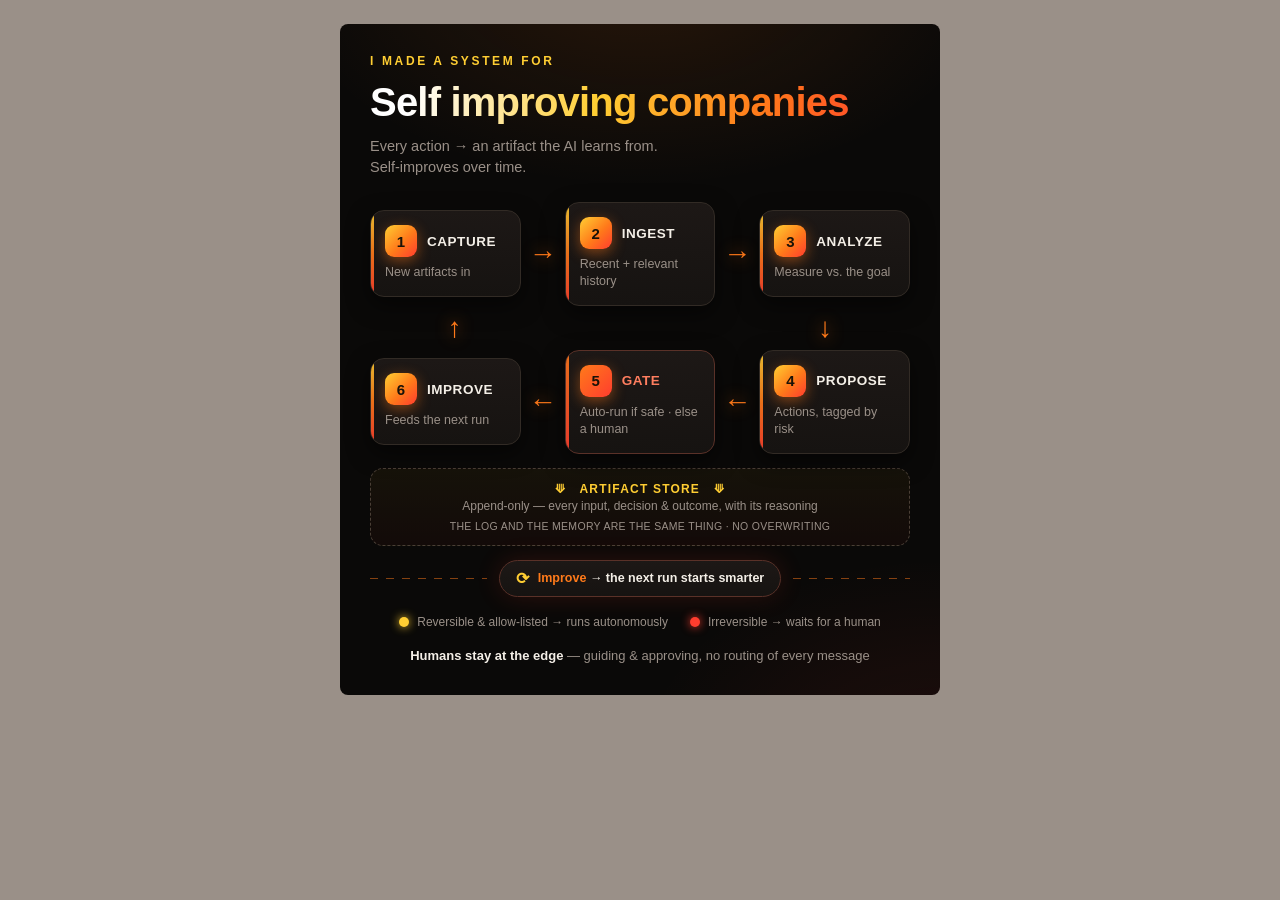
==== tasks/linkedin-diagram.html @ 4aaf25bf "Initial commit" ====
<!DOCTYPE html>
<html lang="en">
<head>
<meta charset="UTF-8">
<meta name="viewport" content="width=device-width, initial-scale=1.0">
<title>The Self-Improving Closed Loop</title>
<style>
  :root{
    --bg:#9a9088; --frame:#0a0908; --panel:#161311; --panel2:#1d1816; --border:#322b25;
    --grey:#9a9088; --grey-dim:#6f675f;
    --orange:#ff7a1a; --red:#ff3d2e; --yellow:#ffce33; --text:#f4efe7;
  }
  *{box-sizing:border-box;margin:0;padding:0}
  body{
    background:var(--bg);
    color:var(--text);
    font-family:-apple-system,BlinkMacSystemFont,"Segoe UI",Roboto,Helvetica,Arial,sans-serif;
    -webkit-font-smoothing:antialiased;
    padding:24px 12px;
    min-height:100vh;
  }
  /* the whole diagram is a 600px frame; content sits inside, inset by the padding */
  .wrap{
    max-width:600px;margin:0 auto;padding:30px;
    background:
      radial-gradient(600px 360px at 50% -8%, rgba(255,122,26,.12), transparent 60%),
      radial-gradient(500px 340px at 100% 110%, rgba(255,61,46,.09), transparent 60%),
      var(--frame);
    border-radius:8px;
  }

  .kicker{
    font-size:12px;letter-spacing:.22em;text-transform:uppercase;
    color:var(--yellow);font-weight:700;margin-bottom:10px;
  }
  h1{
    font-size:clamp(28px,7vw,40px);line-height:1.2;font-weight:800;letter-spacing:-.02em;
    background:linear-gradient(100deg,#fff 8%,var(--yellow) 42%,var(--orange) 72%,var(--red));
    -webkit-background-clip:text;background-clip:text;color:transparent;
    margin-bottom:10px;
  }
  .sub{color:var(--grey);font-size:14.5px;line-height:1.45}

  /* ---- snake flow: 1→2→3 ↓ 4←5←6, arrows between ---- */
  .flow{margin-top:24px;display:flex;flex-direction:column;gap:8px}
  .row{display:grid;grid-template-columns:1fr auto 1fr auto 1fr;align-items:center;gap:8px}
  .midrow{display:grid;grid-template-columns:1fr auto 1fr auto 1fr;align-items:center;gap:8px}
  .arrow{
    text-align:center;color:var(--orange);font-size:28px;font-weight:900;line-height:1;
    text-shadow:0 0 16px rgba(255,122,26,.85);
  }
  .turn{grid-column:5}
  .back{grid-column:1}
  .step{
    position:relative;display:flex;flex-direction:column;gap:7px;
    background:linear-gradient(180deg,var(--panel2),var(--panel));
    border:1px solid var(--border);border-radius:14px;padding:14px 14px 15px;
    box-shadow:0 8px 22px rgba(0,0,0,.5);overflow:hidden;
  }
  .step::before{
    content:"";position:absolute;inset:0 auto 0 0;width:3px;
    background:linear-gradient(180deg,var(--yellow),var(--orange),var(--red));opacity:.9;
  }
  .head{display:flex;align-items:center;gap:10px}
  .badge{
    flex:0 0 auto;width:32px;height:32px;border-radius:9px;
    display:flex;align-items:center;justify-content:center;
    font-weight:800;font-size:15px;color:#1a1208;
    background:linear-gradient(135deg,var(--yellow),var(--orange) 55%,var(--red));
    box-shadow:0 4px 14px rgba(255,122,26,.45);
  }
  .step h3{font-size:13.5px;letter-spacing:.04em;font-weight:800;text-transform:uppercase}
  .step p{font-size:12.5px;line-height:1.35;color:var(--grey)}

  .step.gate{border-color:#5a3128}
  .step.gate::before{background:linear-gradient(180deg,var(--orange),var(--red))}
  .step.gate h3{color:#ff7e5f}
  .step.gate .badge{background:linear-gradient(135deg,var(--orange),var(--red))}

  /* ---- artifact store band ---- */
  .store{
    margin-top:14px;border:1px dashed #4a3f36;border-radius:13px;
    background:linear-gradient(180deg,rgba(255,206,51,.05),rgba(255,61,46,.04));
    padding:13px 16px;text-align:center;
  }
  .store .t{font-weight:800;letter-spacing:.1em;text-transform:uppercase;font-size:12px;color:var(--yellow)}
  .store .d{color:var(--grey);font-size:12px;margin-top:3px}
  .store .comment{color:var(--grey);font-size:10.5px;margin-top:7px;letter-spacing:.03em}

  /* ---- loop back ---- */
  .loopback{display:flex;align-items:center;justify-content:center;gap:12px;margin-top:14px}
  .loopback .line{flex:1;height:1px;background:repeating-linear-gradient(90deg,var(--orange) 0 8px,transparent 8px 16px);opacity:.5}
  .loopback .pill{
    display:inline-flex;align-items:center;gap:9px;flex:0 0 auto;
    border:1px solid #5a3128;border-radius:999px;padding:8px 16px;
    background:linear-gradient(180deg,var(--panel2),var(--panel));
    color:var(--text);font-size:12.5px;font-weight:600;
    box-shadow:0 0 26px rgba(255,61,46,.14);
  }
  .loopback .pill b{color:var(--orange)}
  .loopback .cyc{font-size:16px;color:var(--yellow)}

  /* ---- legend ---- */
  .legend{display:flex;flex-wrap:wrap;justify-content:center;gap:8px 22px;margin-top:18px}
  .legend div{display:flex;align-items:center;gap:8px;color:var(--grey);font-size:12px}
  .point{width:10px;height:10px;border-radius:50%;flex:0 0 auto}
  .point.y{background:var(--yellow);box-shadow:0 0 10px var(--yellow)}
  .point.r{background:var(--red);box-shadow:0 0 10px var(--red)}

  .foo{margin-top:18px;text-align:center;color:var(--grey);font-size:13px;line-height:1.45}
  .foo b{color:var(--text);font-weight:800}
</style>
</head>
<body>
  <div class="wrap">
    <div class="kicker">I made a system for</div>
    <h1>Self improving companies</h1>
    <p class="sub">Every action → an artifact the AI learns from.<br>Self-improves over time.</p>

    <div class="flow">
      <div class="row">
        <div class="step"><div class="head"><span class="badge">1</span><h3>Capture</h3></div><p>New artifacts in</p></div>
        <span class="arrow">→</span>
        <div class="step"><div class="head"><span class="badge">2</span><h3>Ingest</h3></div><p>Recent + relevant history</p></div>
        <span class="arrow">→</span>
        <div class="step"><div class="head"><span class="badge">3</span><h3>Analyze</h3></div><p>Measure vs. the goal</p></div>
      </div>
      <div class="midrow"><span class="arrow back" title="Improve feeds the next Capture">↑</span><span class="arrow turn">↓</span></div>
      <div class="row">
        <div class="step"><div class="head"><span class="badge">6</span><h3>Improve</h3></div><p>Feeds the next run</p></div>
        <span class="arrow">←</span>
        <div class="step gate"><div class="head"><span class="badge">5</span><h3>Gate</h3></div><p>Auto-run if safe · else a human</p></div>
        <span class="arrow">←</span>
        <div class="step"><div class="head"><span class="badge">4</span><h3>Propose</h3></div><p>Actions, tagged by risk</p></div>
      </div>
    </div>

    <div class="store">
      <div class="t">⟱ &nbsp; Artifact Store &nbsp; ⟱</div>
      <div class="d">Append-only — every input, decision &amp; outcome, with its reasoning</div>
      <div class="comment">THE LOG AND THE MEMORY ARE THE SAME THING · NO OVERWRITING</div>
    </div>

    <div class="loopback">
      <span class="line"></span>
      <span class="pill"><span class="cyc">⟳</span> <span><b>Improve</b> → the next run starts smarter</span></span>
      <span class="line"></span>
    </div>

    <div class="legend">
      <div><span class="point y"></span> Reversible &amp; allow-listed → runs autonomously</div>
      <div><span class="point r"></span> Irreversible → waits for a human</div>
    </div>

    <div class="foo"><b>Humans stay at the edge</b> — guiding &amp; approving, no routing of every message</div>
  </div>
</body>
</html>
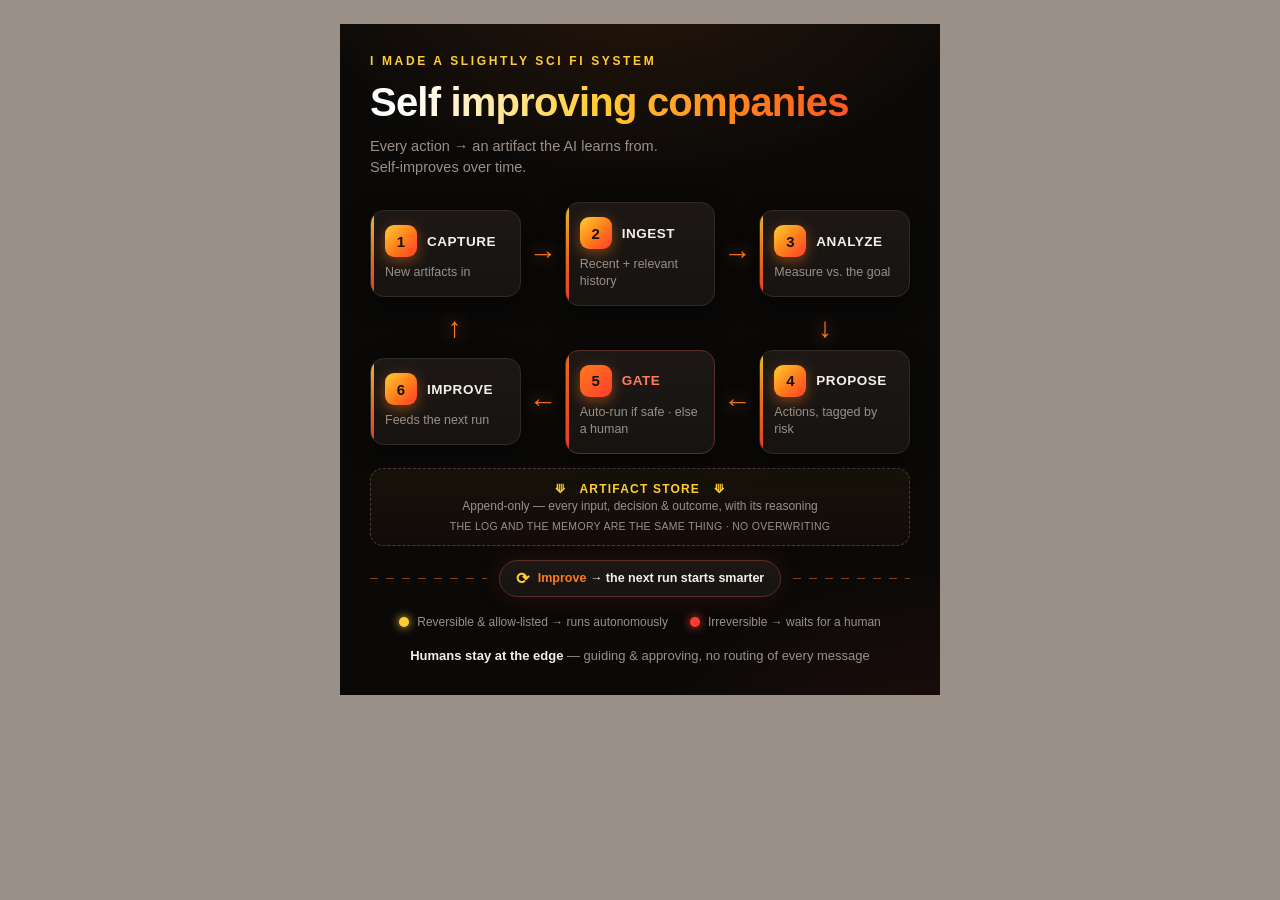
==== commit aa8669b6: "Minor changes" ====
--- a/tasks/linkedin-diagram.html
+++ b/tasks/linkedin-diagram.html
@@ -26,7 +26,6 @@
       radial-gradient(600px 360px at 50% -8%, rgba(255,122,26,.12), transparent 60%),
       radial-gradient(500px 340px at 100% 110%, rgba(255,61,46,.09), transparent 60%),
       var(--frame);
-    border-radius:8px;
   }
 
   .kicker{
@@ -113,7 +112,7 @@
 </head>
 <body>
   <div class="wrap">
-    <div class="kicker">I made a system for</div>
+    <div class="kicker">I made a slightly sci fi system</div>
     <h1>Self improving companies</h1>
     <p class="sub">Every action → an artifact the AI learns from.<br>Self-improves over time.</p>
 
